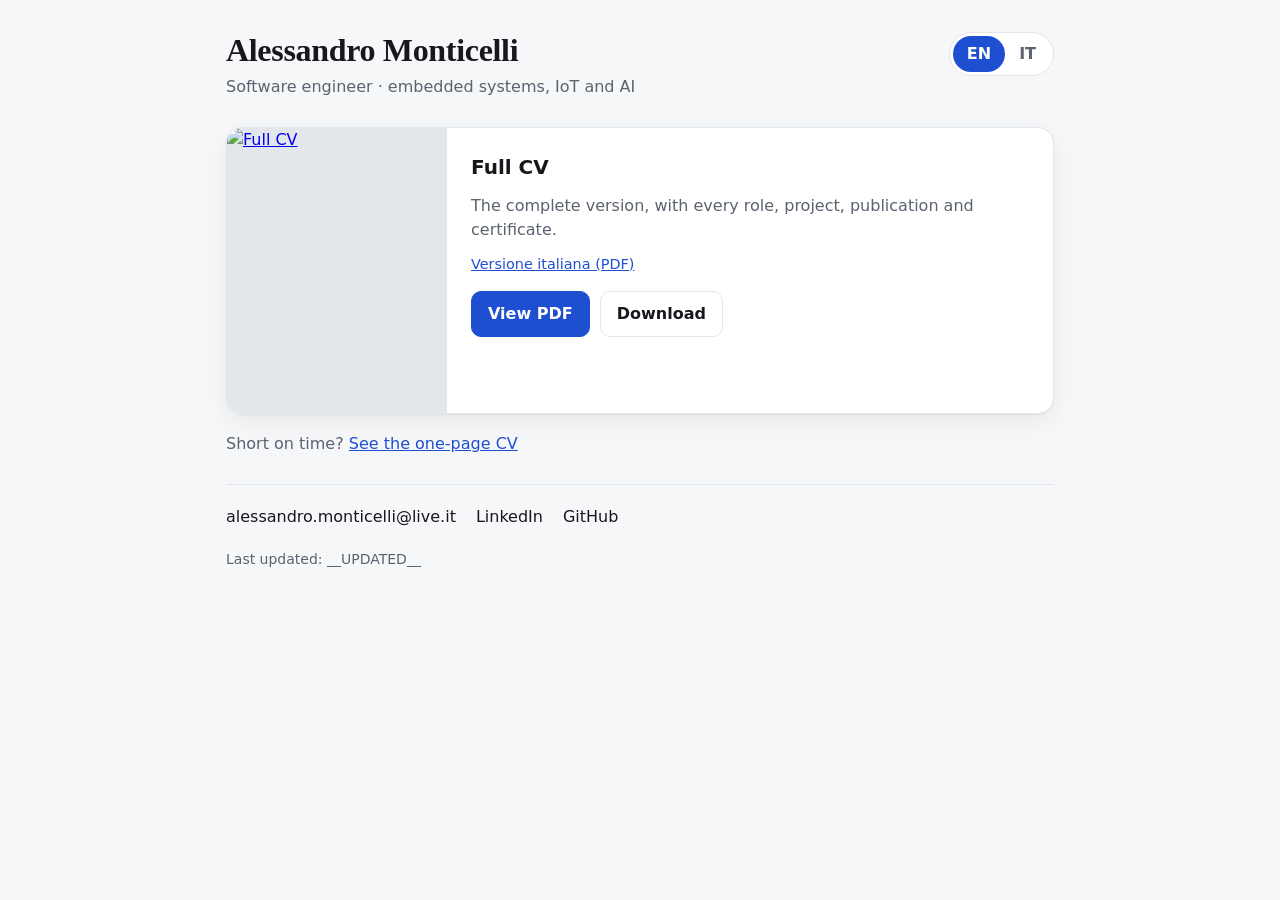
==== site/index.html @ f8bc732b "[FEAT] Add Italian and signed variants, new workflows and Pages landing page - Split the CV into a s" ====
<!DOCTYPE html>
<html lang="en">
<head>
  <meta charset="utf-8">
  <meta name="viewport" content="width=device-width, initial-scale=1">
  <title>Alessandro Monticelli · CV</title>
  <meta name="description" content="Curriculum vitae of Alessandro Monticelli, software engineer (embedded systems, IoT, AI). Available in English and Italian.">
  <meta name="author" content="Alessandro Monticelli">
  <meta property="og:type" content="profile">
  <meta property="og:title" content="Alessandro Monticelli · CV">
  <meta property="og:description" content="Software engineer: embedded systems, IoT and AI. CV in English and Italian.">
  <meta property="og:url" content="https://aleemont1.github.io/__REPO__/">
  <meta property="og:image" content="https://aleemont1.github.io/__REPO__/preview-en.png">
  <meta name="twitter:card" content="summary_large_image">
  <link rel="alternate" hreflang="en" href="https://aleemont1.github.io/__REPO__/?lang=en">
  <link rel="alternate" hreflang="it" href="https://aleemont1.github.io/__REPO__/?lang=it">
  <link rel="icon" href="data:image/svg+xml,%3Csvg xmlns='http://www.w3.org/2000/svg' viewBox='0 0 64 64'%3E%3Crect width='64' height='64' rx='14' fill='%231f4fd1'/%3E%3Ctext x='32' y='42' font-family='Georgia,serif' font-size='28' fill='white' text-anchor='middle'%3EAM%3C/text%3E%3C/svg%3E">
  <style>
    :root {
      --bg: #f6f7f9; --card: #ffffff; --text: #16181d; --muted: #5b6270;
      --line: #e3e6eb; --accent: #1f4fd1; --accent-text: #ffffff; --shadow: 0 1px 2px rgba(0,0,0,.05), 0 8px 24px rgba(0,0,0,.06);
    }
    @media (prefers-color-scheme: dark) {
      :root {
        --bg: #0f1115; --card: #171a21; --text: #e9ecf1; --muted: #9aa3b2;
        --line: #272c36; --accent: #7aa2ff; --accent-text: #0f1115; --shadow: none;
      }
    }
    * { box-sizing: border-box; }
    body {
      margin: 0; background: var(--bg); color: var(--text);
      font: 16px/1.5 system-ui, -apple-system, "Segoe UI", Roboto, sans-serif;
    }
    main { max-width: 860px; margin: 0 auto; padding: 32px 16px 48px; }
    header { display: flex; gap: 16px; align-items: flex-start; justify-content: space-between; flex-wrap: wrap; }
    h1 { margin: 0; font: 600 2rem/1.15 Georgia, "Times New Roman", serif; letter-spacing: -.01em; }
    .tagline { margin: 6px 0 0; color: var(--muted); }
    .lang { display: inline-flex; border: 1px solid var(--line); border-radius: 999px; padding: 3px; background: var(--card); }
    .lang button {
      border: 0; background: none; color: var(--muted); font: inherit; font-weight: 600;
      padding: 6px 14px; border-radius: 999px; cursor: pointer;
    }
    .lang button[aria-pressed="true"] { background: var(--accent); color: var(--accent-text); }
    .card {
      margin-top: 28px; background: var(--card); border: 1px solid var(--line); border-radius: 16px;
      box-shadow: var(--shadow); display: grid; grid-template-columns: 220px 1fr; overflow: hidden;
    }
    .preview { background: var(--line); display: block; }
    .preview img { display: block; width: 100%; height: 100%; object-fit: cover; object-position: top; }
    .body { padding: 24px; display: flex; flex-direction: column; gap: 12px; }
    .body h2 { margin: 0; font-size: 1.25rem; }
    .body p { margin: 0; color: var(--muted); }
    .actions { display: flex; flex-wrap: wrap; gap: 10px; margin-top: 4px; }
    .btn {
      display: inline-flex; align-items: center; gap: 8px; padding: 10px 16px; border-radius: 10px;
      font-weight: 600; text-decoration: none; border: 1px solid var(--line); color: var(--text);
    }
    .btn.primary { background: var(--accent); border-color: var(--accent); color: var(--accent-text); }
    .btn:focus-visible, .lang button:focus-visible, a:focus-visible { outline: 3px solid var(--accent); outline-offset: 2px; }
    .other { margin-top: 18px; color: var(--muted); }
    .other a, footer a, .alt a { color: var(--accent); }
    .alt { font-size: .9rem; }
    .contacts { display: flex; flex-wrap: wrap; gap: 8px 20px; margin-top: 28px; padding-top: 20px; border-top: 1px solid var(--line); }
    .contacts a { color: var(--text); text-decoration: none; }
    .contacts a:hover { text-decoration: underline; }
    footer { margin-top: 20px; color: var(--muted); font-size: .875rem; }
    @media (max-width: 640px) {
      .card { grid-template-columns: 1fr; }
      .preview { max-height: 220px; }
      h1 { font-size: 1.6rem; }
    }
  </style>
</head>
<body>
<main>
  <header>
    <div>
      <h1>Alessandro Monticelli</h1>
      <p class="tagline" data-i18n="tagline">Software engineer · embedded systems, IoT and AI</p>
    </div>
    <div class="lang" role="group" aria-label="Language / Lingua">
      <button type="button" data-lang="en" aria-pressed="false">EN</button>
      <button type="button" data-lang="it" aria-pressed="false">IT</button>
    </div>
  </header>

  <section class="card" aria-labelledby="cv-title">
    <a class="preview" id="preview-link" href="resume.pdf">
      <img id="preview" src="preview-en.png" alt="" width="220" height="285">
    </a>
    <div class="body">
      <h2 id="cv-title" data-i18n="title">Curriculum vitae</h2>
      <p data-i18n="summary"></p>
      <p class="alt"><a href="resume-it.pdf" hreflang="it" lang="it" id="alt-lang">Versione italiana (PDF)</a></p>
      <div class="actions">
        <a class="btn primary" id="view" href="resume.pdf" data-i18n="view">View PDF</a>
        <a class="btn" id="download" href="resume.pdf" download data-i18n="download">Download</a>
      </div>
    </div>
  </section>

  <p class="other"><span data-i18n="otherLead"></span> <a id="other" href="#" data-i18n="otherLink"></a></p>

  <nav class="contacts" aria-label="Contacts">
    <a href="mailto:alessandro.monticelli@live.it">alessandro.monticelli@live.it</a>
    <a href="https://www.linkedin.com/in/ale-mont">LinkedIn</a>
    <a href="https://github.com/aleemont1">GitHub</a>
  </nav>

  <footer><span data-i18n="updated">Last updated:</span> <time datetime="__UPDATED__">__UPDATED__</time></footer>
</main>

<script>
  // Per-repository settings. The workflow replaces __REPO__ and __UPDATED__.
  const CONFIG = {
    kind: "long",
    otherUrl: "https://aleemont1.github.io/one-page-cv/",
    pdf: { en: "resume.pdf", it: "resume-it.pdf" },
    downloadName: { en: "Alessandro_Monticelli_CV_EN.pdf", it: "Alessandro_Monticelli_CV_IT.pdf" },
  };

  const STRINGS = {
    en: {
      tagline: "Software engineer · embedded systems, IoT and AI",
      title: { short: "One-page CV", long: "Full CV" }[CONFIG.kind],
      summary: {
        short: "A one-page summary of my experience, education and skills.",
        long: "The complete version, with every role, project, publication and certificate.",
      }[CONFIG.kind],
      view: "View PDF",
      download: "Download",
      otherLead: { short: "Need more detail?", long: "Short on time?" }[CONFIG.kind],
      otherLink: { short: "See the full CV", long: "See the one-page CV" }[CONFIG.kind],
      updated: "Last updated:",
    },
    it: {
      tagline: "Software engineer · sistemi embedded, IoT e AI",
      title: { short: "CV in una pagina", long: "CV completo" }[CONFIG.kind],
      summary: {
        short: "Una sintesi in una pagina di esperienze, formazione e competenze.",
        long: "La versione completa, con tutti i ruoli, i progetti, le pubblicazioni e le certificazioni.",
      }[CONFIG.kind],
      view: "Apri il PDF",
      download: "Scarica",
      otherLead: { short: "Ti servono più dettagli?", long: "Hai poco tempo?" }[CONFIG.kind],
      otherLink: { short: "Vedi il CV completo", long: "Vedi il CV in una pagina" }[CONFIG.kind],
      updated: "Ultimo aggiornamento:",
    },
  };

  function store(key, value) {
    try { localStorage.setItem(key, value); } catch (e) {}
  }
  function stored(key) {
    try { return localStorage.getItem(key); } catch (e) { return null; }
  }

  // Priority: ?lang= in the URL, then the visitor's last choice, then the browser language.
  function initialLang() {
    const fromUrl = new URLSearchParams(location.search).get("lang");
    if (fromUrl === "en" || fromUrl === "it") return fromUrl;
    const saved = stored("cv-lang");
    if (saved === "en" || saved === "it") return saved;
    const langs = navigator.languages || [navigator.language || "en"];
    return langs.some(l => /^it\b/i.test(l)) ? "it" : "en";
  }

  function apply(lang) {
    const s = STRINGS[lang];
    document.documentElement.lang = lang;
    document.querySelectorAll("[data-i18n]").forEach(el => { el.textContent = s[el.dataset.i18n]; });
    document.querySelectorAll(".lang button").forEach(b => b.setAttribute("aria-pressed", String(b.dataset.lang === lang)));
    const pdf = CONFIG.pdf[lang];
    document.getElementById("view").href = pdf;
    document.getElementById("preview-link").href = pdf;
    const dl = document.getElementById("download");
    dl.href = pdf;
    dl.setAttribute("download", CONFIG.downloadName[lang]);
    const img = document.getElementById("preview");
    img.src = "preview-" + lang + ".png";
    img.alt = s.title;
    const alt = lang === "en" ? "it" : "en";
    const altLink = document.getElementById("alt-lang");
    altLink.href = CONFIG.pdf[alt];
    altLink.hreflang = altLink.lang = alt;
    altLink.textContent = alt === "it" ? "Versione italiana (PDF)" : "English version (PDF)";
    document.getElementById("other").href = CONFIG.otherUrl + "?lang=" + lang;
    const date = document.querySelector("footer time");
    const d = new Date(date.getAttribute("datetime"));
    if (!isNaN(d)) date.textContent = d.toLocaleDateString(lang === "it" ? "it-IT" : "en-GB", { day: "numeric", month: "long", year: "numeric" });
  }

  document.querySelectorAll(".lang button").forEach(b => b.addEventListener("click", () => {
    store("cv-lang", b.dataset.lang);
    apply(b.dataset.lang);
    const url = new URL(location.href);
    url.searchParams.set("lang", b.dataset.lang);
    history.replaceState(null, "", url);
  }));

  apply(initialLang());
</script>
</body>
</html>
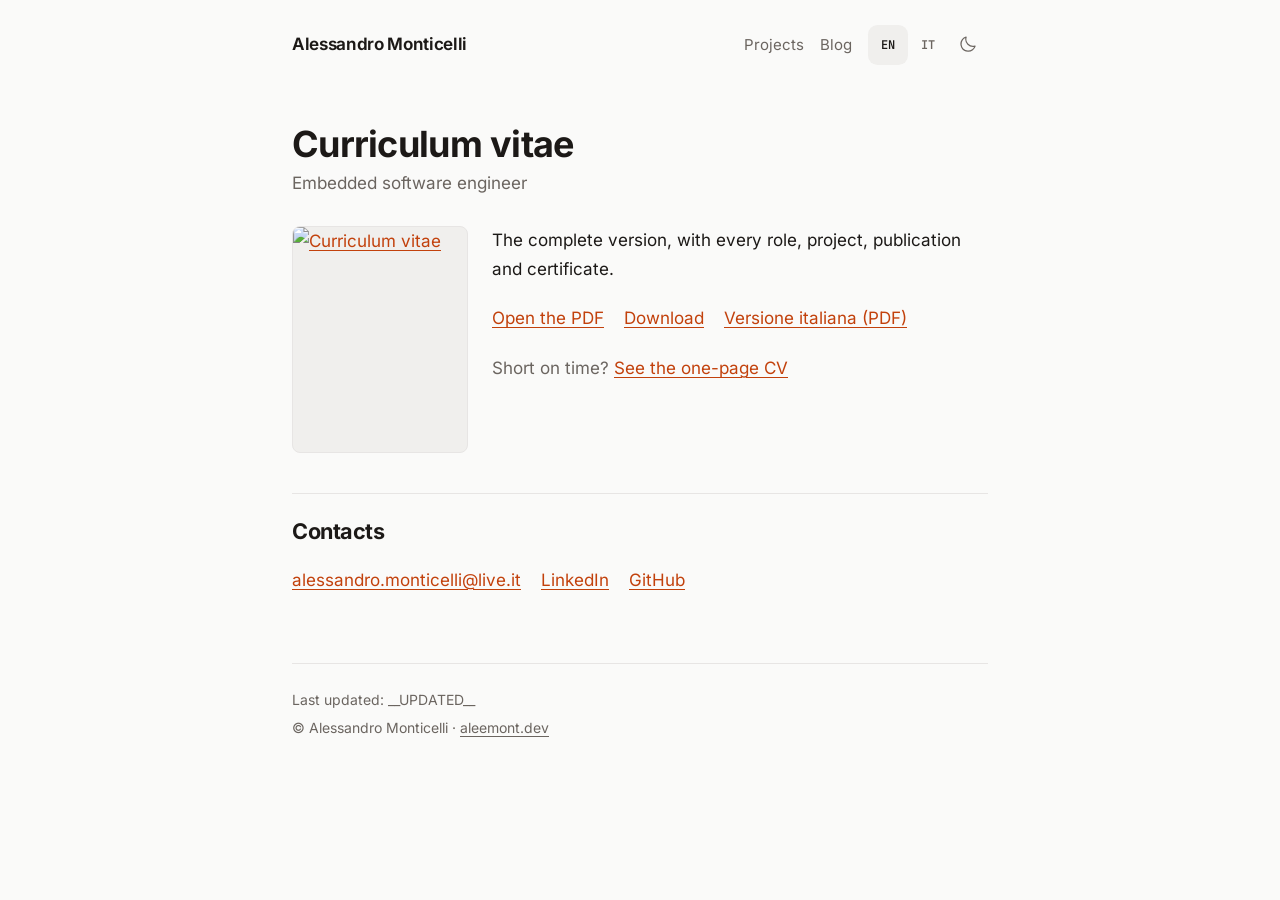
==== commit dbad947d: "Restyle the landing page to match aleemont.dev Same look as the portfolio (Inter, stone neutrals, or" ====
--- a/site/index.html
+++ b/site/index.html
@@ -3,139 +3,101 @@
 <head>
   <meta charset="utf-8">
   <meta name="viewport" content="width=device-width, initial-scale=1">
-  <title>Alessandro Monticelli · CV</title>
-  <meta name="description" content="Curriculum vitae of Alessandro Monticelli, software engineer (embedded systems, IoT, AI). Available in English and Italian.">
+  <title>Alessandro Monticelli · Curriculum vitae</title>
+  <meta name="description" content="Curriculum vitae of Alessandro Monticelli, embedded software engineer. In English and Italian.">
   <meta name="author" content="Alessandro Monticelli">
+  <meta name="robots" content="noindex">
+  <meta name="color-scheme" content="light dark">
   <meta property="og:type" content="profile">
-  <meta property="og:title" content="Alessandro Monticelli · CV">
-  <meta property="og:description" content="Software engineer: embedded systems, IoT and AI. CV in English and Italian.">
-  <meta property="og:url" content="https://aleemont1.github.io/__REPO__/">
-  <meta property="og:image" content="https://aleemont1.github.io/__REPO__/preview-en.png">
+  <meta property="og:title" content="Alessandro Monticelli · Curriculum vitae">
+  <meta property="og:description" content="Curriculum vitae of Alessandro Monticelli, embedded software engineer. In English and Italian.">
+  <meta property="og:url" content="https://aleemont.dev/__REPO__/">
+  <meta property="og:image" content="https://aleemont.dev/__REPO__/preview-en.png">
   <meta name="twitter:card" content="summary_large_image">
-  <link rel="alternate" hreflang="en" href="https://aleemont1.github.io/__REPO__/?lang=en">
-  <link rel="alternate" hreflang="it" href="https://aleemont1.github.io/__REPO__/?lang=it">
-  <link rel="icon" href="data:image/svg+xml,%3Csvg xmlns='http://www.w3.org/2000/svg' viewBox='0 0 64 64'%3E%3Crect width='64' height='64' rx='14' fill='%231f4fd1'/%3E%3Ctext x='32' y='42' font-family='Georgia,serif' font-size='28' fill='white' text-anchor='middle'%3EAM%3C/text%3E%3C/svg%3E">
-  <style>
-    :root {
-      --bg: #f6f7f9; --card: #ffffff; --text: #16181d; --muted: #5b6270;
-      --line: #e3e6eb; --accent: #1f4fd1; --accent-text: #ffffff; --shadow: 0 1px 2px rgba(0,0,0,.05), 0 8px 24px rgba(0,0,0,.06);
-    }
-    @media (prefers-color-scheme: dark) {
-      :root {
-        --bg: #0f1115; --card: #171a21; --text: #e9ecf1; --muted: #9aa3b2;
-        --line: #272c36; --accent: #7aa2ff; --accent-text: #0f1115; --shadow: none;
-      }
-    }
-    * { box-sizing: border-box; }
-    body {
-      margin: 0; background: var(--bg); color: var(--text);
-      font: 16px/1.5 system-ui, -apple-system, "Segoe UI", Roboto, sans-serif;
-    }
-    main { max-width: 860px; margin: 0 auto; padding: 32px 16px 48px; }
-    header { display: flex; gap: 16px; align-items: flex-start; justify-content: space-between; flex-wrap: wrap; }
-    h1 { margin: 0; font: 600 2rem/1.15 Georgia, "Times New Roman", serif; letter-spacing: -.01em; }
-    .tagline { margin: 6px 0 0; color: var(--muted); }
-    .lang { display: inline-flex; border: 1px solid var(--line); border-radius: 999px; padding: 3px; background: var(--card); }
-    .lang button {
-      border: 0; background: none; color: var(--muted); font: inherit; font-weight: 600;
-      padding: 6px 14px; border-radius: 999px; cursor: pointer;
-    }
-    .lang button[aria-pressed="true"] { background: var(--accent); color: var(--accent-text); }
-    .card {
-      margin-top: 28px; background: var(--card); border: 1px solid var(--line); border-radius: 16px;
-      box-shadow: var(--shadow); display: grid; grid-template-columns: 220px 1fr; overflow: hidden;
-    }
-    .preview { background: var(--line); display: block; }
-    .preview img { display: block; width: 100%; height: 100%; object-fit: cover; object-position: top; }
-    .body { padding: 24px; display: flex; flex-direction: column; gap: 12px; }
-    .body h2 { margin: 0; font-size: 1.25rem; }
-    .body p { margin: 0; color: var(--muted); }
-    .actions { display: flex; flex-wrap: wrap; gap: 10px; margin-top: 4px; }
-    .btn {
-      display: inline-flex; align-items: center; gap: 8px; padding: 10px 16px; border-radius: 10px;
-      font-weight: 600; text-decoration: none; border: 1px solid var(--line); color: var(--text);
-    }
-    .btn.primary { background: var(--accent); border-color: var(--accent); color: var(--accent-text); }
-    .btn:focus-visible, .lang button:focus-visible, a:focus-visible { outline: 3px solid var(--accent); outline-offset: 2px; }
-    .other { margin-top: 18px; color: var(--muted); }
-    .other a, footer a, .alt a { color: var(--accent); }
-    .alt { font-size: .9rem; }
-    .contacts { display: flex; flex-wrap: wrap; gap: 8px 20px; margin-top: 28px; padding-top: 20px; border-top: 1px solid var(--line); }
-    .contacts a { color: var(--text); text-decoration: none; }
-    .contacts a:hover { text-decoration: underline; }
-    footer { margin-top: 20px; color: var(--muted); font-size: .875rem; }
-    @media (max-width: 640px) {
-      .card { grid-template-columns: 1fr; }
-      .preview { max-height: 220px; }
-      h1 { font-size: 1.6rem; }
-    }
-  </style>
+  <link rel="alternate" hreflang="en" href="https://aleemont.dev/__REPO__/?lang=en">
+  <link rel="alternate" hreflang="it" href="https://aleemont.dev/__REPO__/?lang=it">
+  <link rel="icon" href="favicon.svg" type="image/svg+xml">
+  <link rel="preload" href="fonts/inter-latin-wght-normal.woff2" as="font" type="font/woff2" crossorigin>
+  <link rel="stylesheet" href="aleemont.css">
+  <script>try{var t=localStorage.getItem('theme');if(t==='light'||t==='dark')document.documentElement.dataset.theme=t}catch(e){}</script>
 </head>
 <body>
+<header class="site-header">
+  <a class="brand" href="https://aleemont.dev/">Alessandro Monticelli</a>
+  <nav class="nav">
+    <a href="https://aleemont.dev/" data-i18n="home">Projects</a>
+    <a href="https://blog.aleemont.dev/">Blog</a>
+  </nav>
+  <div class="actions" role="group" aria-label="Language / Lingua">
+    <button class="icon-btn" type="button" data-lang="en" aria-pressed="false">EN</button>
+    <button class="icon-btn" type="button" data-lang="it" aria-pressed="false">IT</button>
+    <button class="icon-btn theme-toggle" type="button" data-i18n-label="theme" aria-label="Toggle theme"><svg class="ic-sun" aria-hidden="true" focusable="false" xmlns="http://www.w3.org/2000/svg" viewBox="0 0 256 256" fill="currentColor"><path d="M120,40V16a8,8,0,0,1,16,0V40a8,8,0,0,1-16,0Zm72,88a64,64,0,1,1-64-64A64.07,64.07,0,0,1,192,128Zm-16,0a48,48,0,1,0-48,48A48.05,48.05,0,0,0,176,128ZM58.34,69.66A8,8,0,0,0,69.66,58.34l-16-16A8,8,0,0,0,42.34,53.66Zm0,116.68-16,16a8,8,0,0,0,11.32,11.32l16-16a8,8,0,0,0-11.32-11.32ZM192,72a8,8,0,0,0,5.66-2.34l16-16a8,8,0,0,0-11.32-11.32l-16,16A8,8,0,0,0,192,72Zm5.66,114.34a8,8,0,0,0-11.32,11.32l16,16a8,8,0,0,0,11.32-11.32ZM48,128a8,8,0,0,0-8-8H16a8,8,0,0,0,0,16H40A8,8,0,0,0,48,128Zm80,80a8,8,0,0,0-8,8v24a8,8,0,0,0,16,0V216A8,8,0,0,0,128,208Zm112-88H216a8,8,0,0,0,0,16h24a8,8,0,0,0,0-16Z"/></svg><svg class="ic-moon" aria-hidden="true" focusable="false" xmlns="http://www.w3.org/2000/svg" viewBox="0 0 256 256" fill="currentColor"><path d="M233.54,142.23a8,8,0,0,0-8-2,88.08,88.08,0,0,1-109.8-109.8,8,8,0,0,0-10-10,104.84,104.84,0,0,0-52.91,37A104,104,0,0,0,136,224a103.09,103.09,0,0,0,62.52-20.88,104.84,104.84,0,0,0,37-52.91A8,8,0,0,0,233.54,142.23ZM188.9,190.34A88,88,0,0,1,65.66,67.11a89,89,0,0,1,31.4-26A106,106,0,0,0,96,56,104.11,104.11,0,0,0,200,160a106,106,0,0,0,14.92-1.06A89,89,0,0,1,188.9,190.34Z"/></svg></button>
+  </div>
+</header>
+
 <main>
-  <header>
+  <h1 data-i18n="title">Curriculum vitae</h1>
+  <p class="role" data-i18n="tagline">Embedded software engineer</p>
+
+  <section class="doc" aria-labelledby="cv-summary">
+    <a class="doc-preview" id="preview-link" href="resume.pdf">
+      <img id="preview" src="preview-en.png" alt="" width="660" height="854">
+    </a>
     <div>
-      <h1>Alessandro Monticelli</h1>
-      <p class="tagline" data-i18n="tagline">Software engineer · embedded systems, IoT and AI</p>
-    </div>
-    <div class="lang" role="group" aria-label="Language / Lingua">
-      <button type="button" data-lang="en" aria-pressed="false">EN</button>
-      <button type="button" data-lang="it" aria-pressed="false">IT</button>
-    </div>
-  </header>
-
-  <section class="card" aria-labelledby="cv-title">
-    <a class="preview" id="preview-link" href="resume.pdf">
-      <img id="preview" src="preview-en.png" alt="" width="220" height="285">
-    </a>
-    <div class="body">
-      <h2 id="cv-title" data-i18n="title">Curriculum vitae</h2>
-      <p data-i18n="summary"></p>
-      <p class="alt"><a href="resume-it.pdf" hreflang="it" lang="it" id="alt-lang">Versione italiana (PDF)</a></p>
-      <div class="actions">
-        <a class="btn primary" id="view" href="resume.pdf" data-i18n="view">View PDF</a>
-        <a class="btn" id="download" href="resume.pdf" download data-i18n="download">Download</a>
-      </div>
+      <p id="cv-summary" data-i18n="summary"></p>
+      <p class="links">
+        <a id="view" href="resume.pdf" data-i18n="view">Open the PDF</a>
+        <a id="download" href="resume.pdf" download data-i18n="download">Download</a>
+        <a id="alt-lang" href="resume-it.pdf" hreflang="it" lang="it">Versione italiana (PDF)</a>
+      </p>
+      <p class="muted"><span data-i18n="otherLead"></span> <a id="other" href="#" data-i18n="otherLink"></a></p>
     </div>
   </section>
 
-  <p class="other"><span data-i18n="otherLead"></span> <a id="other" href="#" data-i18n="otherLink"></a></p>
-
-  <nav class="contacts" aria-label="Contacts">
+  <h2 data-i18n="contacts">Contacts</h2>
+  <p class="links">
     <a href="mailto:alessandro.monticelli@live.it">alessandro.monticelli@live.it</a>
     <a href="https://www.linkedin.com/in/ale-mont">LinkedIn</a>
     <a href="https://github.com/aleemont1">GitHub</a>
-  </nav>
+  </p>
+</main>
 
-  <footer><span data-i18n="updated">Last updated:</span> <time datetime="__UPDATED__">__UPDATED__</time></footer>
-</main>
+<footer class="site-footer">
+  <p><span data-i18n="updated">Last updated:</span> <time datetime="__UPDATED__">__UPDATED__</time></p>
+  <p>© Alessandro Monticelli · <a href="https://aleemont.dev/">aleemont.dev</a></p>
+</footer>
 
 <script>
   // Per-repository settings. The workflow replaces __REPO__ and __UPDATED__.
   const CONFIG = {
     kind: "long",
-    otherUrl: "https://aleemont1.github.io/one-page-cv/",
+    otherUrl: "https://aleemont.dev/one-page-cv/",
     pdf: { en: "resume.pdf", it: "resume-it.pdf" },
     downloadName: { en: "Alessandro_Monticelli_CV_EN.pdf", it: "Alessandro_Monticelli_CV_IT.pdf" },
   };
 
   const STRINGS = {
     en: {
-      tagline: "Software engineer · embedded systems, IoT and AI",
-      title: { short: "One-page CV", long: "Full CV" }[CONFIG.kind],
+      home: "Projects",
+      theme: "Toggle theme",
+      tagline: "Embedded software engineer",
+      title: { short: "One-page CV", long: "Curriculum vitae" }[CONFIG.kind],
       summary: {
         short: "A one-page summary of my experience, education and skills.",
         long: "The complete version, with every role, project, publication and certificate.",
       }[CONFIG.kind],
-      view: "View PDF",
+      view: "Open the PDF",
       download: "Download",
       otherLead: { short: "Need more detail?", long: "Short on time?" }[CONFIG.kind],
       otherLink: { short: "See the full CV", long: "See the one-page CV" }[CONFIG.kind],
+      contacts: "Contacts",
       updated: "Last updated:",
     },
     it: {
-      tagline: "Software engineer · sistemi embedded, IoT e AI",
-      title: { short: "CV in una pagina", long: "CV completo" }[CONFIG.kind],
+      home: "Progetti",
+      theme: "Cambia tema",
+      tagline: "Embedded software engineer",
+      title: { short: "CV in una pagina", long: "Curriculum vitae" }[CONFIG.kind],
       summary: {
         short: "Una sintesi in una pagina di esperienze, formazione e competenze.",
         long: "La versione completa, con tutti i ruoli, i progetti, le pubblicazioni e le certificazioni.",
@@ -144,6 +106,7 @@
       download: "Scarica",
       otherLead: { short: "Ti servono più dettagli?", long: "Hai poco tempo?" }[CONFIG.kind],
       otherLink: { short: "Vedi il CV completo", long: "Vedi il CV in una pagina" }[CONFIG.kind],
+      contacts: "Contatti",
       updated: "Ultimo aggiornamento:",
     },
   };
@@ -169,7 +132,12 @@
     const s = STRINGS[lang];
     document.documentElement.lang = lang;
     document.querySelectorAll("[data-i18n]").forEach(el => { el.textContent = s[el.dataset.i18n]; });
-    document.querySelectorAll(".lang button").forEach(b => b.setAttribute("aria-pressed", String(b.dataset.lang === lang)));
+    document.querySelectorAll("[data-i18n-label]").forEach(el => {
+      el.setAttribute("aria-label", s[el.dataset.i18nLabel]);
+      el.title = s[el.dataset.i18nLabel];
+    });
+    document.querySelectorAll("[data-lang]").forEach(b => b.setAttribute("aria-pressed", String(b.dataset.lang === lang)));
+    document.title = "Alessandro Monticelli · " + s.title;
     const pdf = CONFIG.pdf[lang];
     document.getElementById("view").href = pdf;
     document.getElementById("preview-link").href = pdf;
@@ -190,7 +158,7 @@
     if (!isNaN(d)) date.textContent = d.toLocaleDateString(lang === "it" ? "it-IT" : "en-GB", { day: "numeric", month: "long", year: "numeric" });
   }
 
-  document.querySelectorAll(".lang button").forEach(b => b.addEventListener("click", () => {
+  document.querySelectorAll("[data-lang]").forEach(b => b.addEventListener("click", () => {
     store("cv-lang", b.dataset.lang);
     apply(b.dataset.lang);
     const url = new URL(location.href);
@@ -200,5 +168,6 @@
 
   apply(initialLang());
 </script>
+<script src="theme.js"></script>
 </body>
 </html>
--- a/site/aleemont.css
+++ b/site/aleemont.css
@@ -0,0 +1,113 @@
+/* Shared style for the pages under aleemont.dev (CV, papers, thesis).
+   Same tokens as the portfolio (github.com/aleemont1/aleemont1.github.io,
+   site/assets/style.css): copy changes from there, don't fork the look. */
+
+@font-face { font-family: "Inter"; font-style: normal; font-weight: 100 900; font-display: swap;
+  src: url("fonts/inter-latin-ext-wght-normal.woff2") format("woff2");
+  unicode-range: U+0100-02BA, U+02BD-02C5, U+02C7-02CC, U+02CE-02D7, U+02DD-02FF, U+0304, U+0308, U+0329, U+1D00-1DBF, U+1E00-1E9F, U+1EF2-1EFF, U+2020, U+20A0-20AB, U+20AD-20C0, U+2113, U+2C60-2C7F, U+A720-A7FF; }
+@font-face { font-family: "Inter"; font-style: normal; font-weight: 100 900; font-display: swap;
+  src: url("fonts/inter-latin-wght-normal.woff2") format("woff2");
+  unicode-range: U+0000-00FF, U+0131, U+0152-0153, U+02BB-02BC, U+02C6, U+02DA, U+02DC, U+0304, U+0308, U+0329, U+2000-206F, U+20AC, U+2122, U+2191, U+2193, U+2212, U+2215, U+FEFF, U+FFFD; }
+@font-face { font-family: "JetBrains Mono"; font-style: normal; font-weight: 100 800; font-display: swap;
+  src: url("fonts/jetbrains-mono-latin-wght-normal.woff2") format("woff2"); }
+
+:root {
+  color-scheme: light;
+  --bg: #fafaf9; --fg: #1c1917; --muted: #6b6560; --border: #e7e5e4; --surface: #f0efed;
+  --accent: #c2410c; --accent-soft: #fff1e6;
+  --font: "Inter", system-ui, -apple-system, "Segoe UI", Roboto, sans-serif;
+  --mono: "JetBrains Mono", ui-monospace, "SF Mono", "Cascadia Code", Menlo, Consolas, monospace;
+}
+:root[data-theme="dark"] {
+  color-scheme: dark;
+  --bg: #0f0f11; --fg: #ececee; --muted: #9a9aa2; --border: #25252a; --surface: #1a1a1f;
+  --accent: #fb923c; --accent-soft: #2a170b;
+}
+@media (prefers-color-scheme: dark) {
+  :root:not([data-theme="light"]) {
+    color-scheme: dark;
+    --bg: #0f0f11; --fg: #ececee; --muted: #9a9aa2; --border: #25252a; --surface: #1a1a1f;
+    --accent: #fb923c; --accent-soft: #2a170b;
+  }
+}
+
+*, *::before, *::after { box-sizing: border-box; }
+html { -webkit-text-size-adjust: 100%; }
+body {
+  max-width: 46rem; margin: 0 auto; padding: 1.5rem 1.25rem 3rem;
+  background: var(--bg); color: var(--fg);
+  font: 1.0625rem/1.7 var(--font); font-feature-settings: "cv11", "ss03";
+  -webkit-font-smoothing: antialiased; text-rendering: optimizeLegibility;
+}
+a { color: var(--accent); text-decoration-thickness: 1px; text-underline-offset: 0.2em; }
+a:focus-visible, button:focus-visible { outline: 2px solid var(--accent); outline-offset: 2px; border-radius: 0.25rem; }
+h1, h2, h3 { line-height: 1.25; letter-spacing: -0.02em; text-wrap: balance; }
+h1 { font-size: 2.25rem; margin: 0; }
+h2 { font-size: 1.35rem; margin: 2.5rem 0 1rem; padding-top: 1.5rem; border-top: 1px solid var(--border); }
+p, li { text-wrap: pretty; }
+p { margin: 0 0 1rem; }
+.muted { color: var(--muted); }
+.role { color: var(--muted); margin: 0.15rem 0 1.75rem; }
+.mono, .when { font-family: var(--mono); font-size: 0.8125rem; color: var(--muted); }
+
+/* Header: name back to aleemont.dev, a few links, language and theme */
+.site-header { display: flex; align-items: center; flex-wrap: wrap; gap: 0.25rem 1rem; margin-bottom: 3.5rem; }
+.brand { color: var(--fg); font-weight: 650; letter-spacing: -0.02em; text-decoration: none; margin-right: auto; }
+.nav { display: flex; gap: 1rem; font-size: 0.9375rem; }
+.nav a { color: var(--muted); text-decoration: none; padding: 0.5rem 0; }
+.nav a:hover { color: var(--fg); }
+.actions { display: flex; }
+.icon-btn {
+  display: inline-grid; place-items: center; min-width: 2.5rem; height: 2.5rem; padding: 0 0.5rem;
+  border: 0; border-radius: 0.6rem; background: none; color: var(--muted); cursor: pointer;
+  text-decoration: none; font: 600 0.75rem/1 var(--mono);
+}
+.icon-btn:hover, .icon-btn[aria-pressed="true"] { background: var(--surface); color: var(--fg); }
+.icon-btn svg { width: 1.2rem; height: 1.2rem; fill: currentColor; }
+.theme-toggle .ic-sun { display: none; }
+:root[data-theme="dark"] .theme-toggle .ic-sun { display: block; }
+:root[data-theme="dark"] .theme-toggle .ic-moon { display: none; }
+@media (prefers-color-scheme: dark) {
+  :root:not([data-theme="light"]) .theme-toggle .ic-sun { display: block; }
+  :root:not([data-theme="light"]) .theme-toggle .ic-moon { display: none; }
+}
+@media (scripting: none) { .theme-toggle { display: none; } }
+
+/* Text links in a row */
+.links { display: flex; flex-wrap: wrap; gap: 0 1.25rem; margin: 0 0 1rem; }
+.links a, .links span { padding: 0.3rem 0; }
+
+/* Dated or labelled rows */
+.rows { list-style: none; margin: 0; padding: 0; }
+.rows li { display: grid; grid-template-columns: 7.5rem 1fr; gap: 1rem; padding: 0.9rem 0; border-top: 1px solid var(--border); }
+.rows li:last-child { border-bottom: 1px solid var(--border); }
+.rows p { margin: 0; }
+.rows .when { padding-top: 0.2rem; }
+.row-head { font-weight: 600; }
+.row-text { color: var(--muted); font-size: 0.9688rem; }
+
+/* A document card: preview image next to text */
+.doc { display: grid; grid-template-columns: 11rem 1fr; gap: 1.5rem; align-items: start; }
+.doc-preview { display: block; border: 1px solid var(--border); border-radius: 0.5rem; overflow: hidden; background: var(--surface); }
+.doc-preview img { display: block; width: 100%; height: auto; }
+
+/* Abstract and other quoted blocks */
+.abstract { margin: 0; padding: 1.25rem; border: 1px solid var(--border); border-radius: 0.75rem; }
+.abstract p:last-child { margin-bottom: 0; }
+
+.site-footer { margin-top: 4rem; padding-top: 1.25rem; border-top: 1px solid var(--border); color: var(--muted); font-size: 0.875rem; }
+.site-footer p { margin: 0.25rem 0; }
+.site-footer a { color: inherit; }
+
+@media (max-width: 34rem) {
+  body { padding: 1rem 1rem 2.5rem; }
+  .site-header { margin-bottom: 2.5rem; }
+  .nav { order: 3; width: 100%; }
+  h1 { font-size: 1.9rem; }
+  .rows li { grid-template-columns: 1fr; gap: 0.1rem; }
+  .doc { grid-template-columns: 8rem 1fr; gap: 1rem; }
+}
+@media (prefers-reduced-motion: no-preference) {
+  a, .icon-btn { transition: color 0.15s, background-color 0.15s; }
+  body { transition: background-color 0.25s, color 0.25s; }
+}
